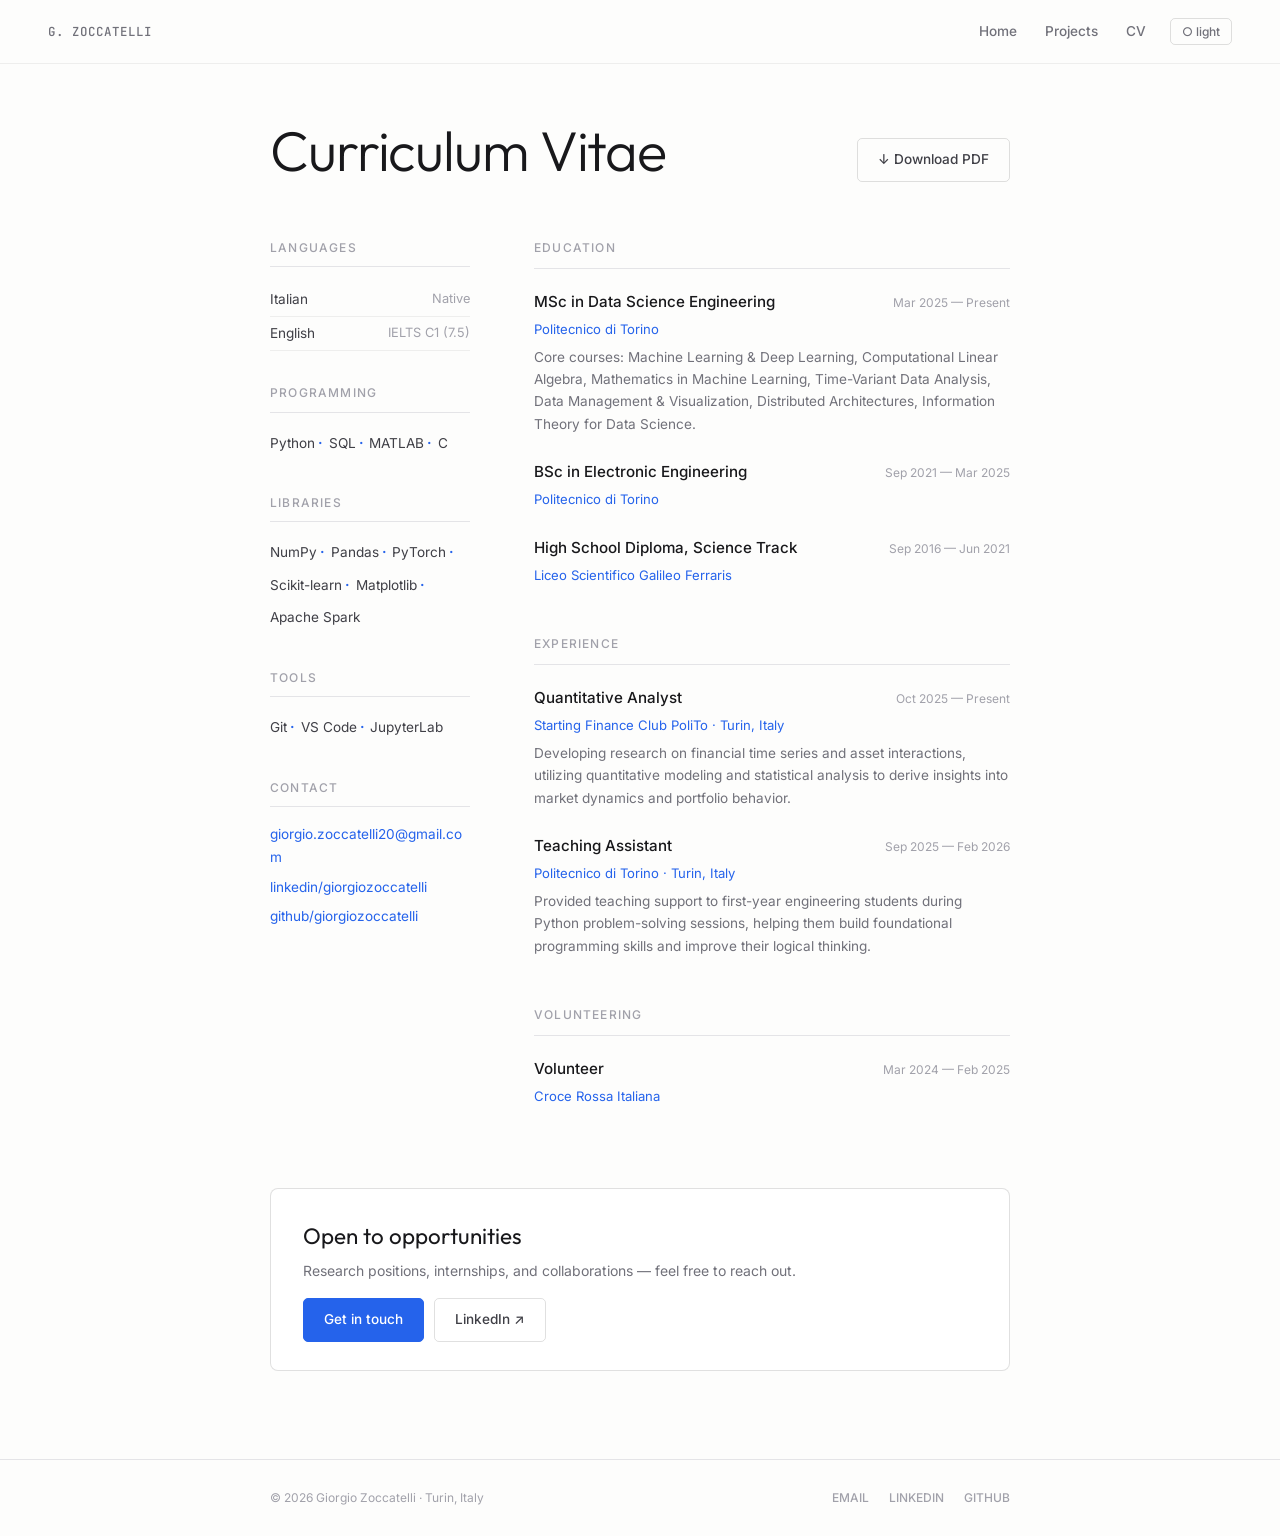
==== cv.html @ 3054b28f "First commit" ====
<!DOCTYPE html>
<html lang="en" data-theme="light">
<head>
  <meta charset="UTF-8" />
  <meta name="viewport" content="width=device-width, initial-scale=1.0" />
  <title>CV — Giorgio Zoccatelli</title>
  
  <link rel="icon" href="data:image/svg+xml,%3Csvg xmlns='http://www.w3.org/2000/svg' viewBox='0 0 100 100'%3E%3Ccircle cx='50' cy='50' r='50' fill='%23ffffff'/%3E%3Ctext x='50' y='70' font-family='system-ui, sans-serif' font-size='55' text-anchor='middle'%3E%3Ctspan fill='%2318181b' font-weight='400'%3EG%3C/tspan%3E%3Ctspan fill='%232563eb' font-weight='600'%3EZ%3C/tspan%3E%3C/text%3E%3C/svg%3E">

  <link rel="preconnect" href="https://fonts.googleapis.com">
  <link rel="preconnect" href="https://fonts.gstatic.com" crossorigin>
  <link href="https://fonts.googleapis.com/css2?family=Inter:wght@300;400;500&family=Outfit:wght@300;400;500&family=JetBrains+Mono:wght@400;500&display=swap" rel="stylesheet">
  <link rel="stylesheet" href="style.css">
</head>
<body>

<nav>
  <a href="index.html" class="nav-logo">G. Zoccatelli</a>
  <div class="nav-right">
    <a href="index.html" class="nav-link">Home</a>
    <a href="index.html#projects" class="nav-link">Projects</a>
    <a href="cv.html" class="nav-link">CV</a>
    <button class="theme-btn" onclick="toggleTheme()" id="themeBtn">Light</button>
  </div>
</nav>

<section id="cv">
  <div class="container">
    
    <div class="page-header">
      <h1 class="page-title">Curriculum Vitae</h1>
      <a href="Giorgio_Zoccatelli.pdf" class="btn btn-ghost" download style="font-size:.85rem; border-color:var(--border-strong);">&#8595; Download PDF</a>
    </div>
    
    <div class="cv-cols">

      <div>
        <div class="sidebar-item">
          <p class="sidebar-label">Languages</p>
          <div class="lang-item"><span>Italian</span><span class="lang-level">Native</span></div>
          <div class="lang-item"><span>English</span><span class="lang-level">IELTS C1 (7.5)</span></div>
        </div>
        <div class="sidebar-item">
          <p class="sidebar-label">Programming</p>
          <span class="skill-pill">Python</span><span class="skill-pill">SQL</span><span class="skill-pill">MATLAB</span><span class="skill-pill">C</span>
        </div>
        <div class="sidebar-item">
          <p class="sidebar-label">Libraries</p>
          <span class="skill-pill">NumPy</span><span class="skill-pill">Pandas</span><span class="skill-pill">PyTorch</span><span class="skill-pill">Scikit-learn</span><span class="skill-pill">Matplotlib</span><span class="skill-pill">Apache Spark</span>
        </div>
        <div class="sidebar-item">
          <p class="sidebar-label">Tools</p>
          <span class="skill-pill">Git</span><span class="skill-pill">VS Code</span><span class="skill-pill">JupyterLab</span>
        </div>
        <div class="sidebar-item">
          <p class="sidebar-label">Contact</p>
          <div style="display:flex;flex-direction:column;gap:.4rem;">
            <a href="mailto:giorgio.zoccatelli20@gmail.com" style="font-size:.85rem;color:var(--accent);text-decoration:none;word-break:break-all;">giorgio.zoccatelli20@gmail.com</a>
            <a href="https://linkedin.com/in/giorgiozoccatelli" target="_blank" style="font-size:.85rem;color:var(--accent);text-decoration:none;">linkedin/giorgiozoccatelli</a>
            <a href="https://github.com/giorgiozoccatelli" target="_blank" style="font-size:.85rem;color:var(--accent);text-decoration:none;">github/giorgiozoccatelli</a>
          </div>
        </div>
      </div>

      <div>
        <div class="cv-block">
          <p class="cv-block-title">Education</p>
          <div class="cv-entry">
            <div class="cv-entry-header"><span class="cv-role">MSc in Data Science Engineering</span><span class="cv-date">Mar 2025 &mdash; Present</span></div>
            <p class="cv-org">Politecnico di Torino</p>
            <p class="cv-detail">Core courses: Machine Learning &amp; Deep Learning, Computational Linear Algebra, Mathematics in Machine Learning, Time-Variant Data Analysis, Data Management &amp; Visualization, Distributed Architectures, Information Theory for Data Science.</p>
          </div>
          <div class="cv-entry">
            <div class="cv-entry-header"><span class="cv-role">BSc in Electronic Engineering</span><span class="cv-date">Sep 2021 &mdash; Mar 2025</span></div>
            <p class="cv-org">Politecnico di Torino</p>
          </div>
          <div class="cv-entry">
            <div class="cv-entry-header"><span class="cv-role">High School Diploma, Science Track</span><span class="cv-date">Sep 2016 &mdash; Jun 2021</span></div>
            <p class="cv-org">Liceo Scientifico Galileo Ferraris</p>
          </div>
        </div>

        <div class="cv-block">
          <p class="cv-block-title">Experience</p>
          <div class="cv-entry">
            <div class="cv-entry-header"><span class="cv-role">Quantitative Analyst</span><span class="cv-date">Oct 2025 &mdash; Present</span></div>
            <p class="cv-org">Starting Finance Club PoliTo &middot; Turin, Italy</p>
            <p class="cv-detail">Developing research on financial time series and asset interactions, utilizing quantitative modeling and statistical analysis to derive insights into market dynamics and portfolio behavior.</p>
          </div>
          <div class="cv-entry">
            <div class="cv-entry-header"><span class="cv-role">Teaching Assistant</span><span class="cv-date">Sep 2025 &mdash; Feb 2026</span></div>
            <p class="cv-org">Politecnico di Torino &middot; Turin, Italy</p>
            <p class="cv-detail">Provided teaching support to first-year engineering students during Python problem-solving sessions, helping them build foundational programming skills and improve their logical thinking.</p>
          </div>
        </div>

        <div class="cv-block">
          <p class="cv-block-title">Volunteering</p>
          <div class="cv-entry">
            <div class="cv-entry-header"><span class="cv-role">Volunteer</span><span class="cv-date">Mar 2024 &mdash; Feb 2025</span></div>
            <p class="cv-org">Croce Rossa Italiana</p>
          </div>
        </div>
      </div>

    </div>

    <div class="contact-bar">
      <div class="contact-text">
        <h3>Open to opportunities</h3>
        <p>Research positions, internships, and collaborations &mdash; feel free to reach out.</p>
      </div>
      <div class="contact-links">
        <a href="mailto:giorgio.zoccatelli20@gmail.com" class="btn btn-primary">Get in touch</a>
        <a href="https://linkedin.com/in/giorgiozoccatelli" target="_blank" class="btn btn-ghost">LinkedIn &#8599;</a>
      </div>
    </div>
  </div>
</section>

<footer>
  <div class="footer-inner">
    <p>&copy; 2026 Giorgio Zoccatelli &middot; Turin, Italy</p>
    <div class="footer-links">
      <a href="mailto:giorgio.zoccatelli20@gmail.com">Email</a>
      <a href="https://linkedin.com/in/giorgiozoccatelli" target="_blank">LinkedIn</a>
      <a href="https://github.com/giorgiozoccatelli" target="_blank">GitHub</a>
    </div>
  </div>
</footer>

<script src="script.js"></script>
</body>
</html>
---- style.css ----
:root {
  --bg: #fdfdfc; --bg2: #f4f4f5; --surface: #ffffff; --surface2: #f9f9fb;
  --text: #18181b; --text-mid: #3f3f46; --text-muted: #71717a; --text-faint: #a1a1aa;
  --border: rgba(0,0,0,0.06); --border-strong: rgba(0,0,0,0.12);
  --accent: #2563eb; --accent2: #52525b;
  --tag-bg: #f4f4f5; --tag-text: #52525b;
  --nav-bg: rgba(253,253,252,0.92); --line: #e4e4e7;
}

[data-theme="dark"] {
  --bg: #18181b; --bg2: #27272a; --surface: #202024; --surface2: #27272a;
  --text: #f4f4f5; --text-mid: #a1a1aa; --text-muted: #71717a; --text-faint: #52525b;
  --border: rgba(255,255,255,0.08); --border-strong: rgba(255,255,255,0.12);
  --accent: #60a5fa; --accent2: #a1a1aa;
  --tag-bg: #27272a; --tag-text: #a1a1aa;
  --nav-bg: rgba(24,24,27,0.92); --line: #3f3f46;
}

*,*::before,*::after{box-sizing:border-box;margin:0;padding:0;}
html{scroll-behavior:smooth;}
body{font-family:'Inter',system-ui,sans-serif;background:var(--bg);color:var(--text);line-height:1.7;transition:background .35s,color .35s;-webkit-font-smoothing:antialiased;}

nav{position:sticky;top:0;z-index:100;display:flex;align-items:center;justify-content:space-between;padding:0 3rem;height:64px;background:var(--nav-bg);backdrop-filter:blur(16px);border-bottom:1px solid var(--border);transition:background .35s;}
.nav-logo{font-family:'JetBrains Mono',monospace;font-size:.78rem;font-weight:500;letter-spacing:.08em;color:var(--text-muted);text-decoration:none;text-transform:uppercase;transition: color .2s;}
.nav-logo:hover{color: var(--accent);}

.nav-right{display:flex;align-items:center;gap:.25rem;}
.nav-link{font-size:.85rem;font-weight:500;color:var(--text-muted);text-decoration:none;padding:6px 12px;border-radius:5px;transition:color .2s,background .2s;}
.nav-link:hover{color:var(--accent);background:var(--surface2);}

.theme-btn{margin-left:.5rem;background:none;border:1px solid var(--border-strong);border-radius:5px;padding:5px 11px;cursor:pointer;font-family:'Inter',sans-serif;font-size:.75rem;font-weight:500;color:var(--text-muted);transition:all .2s;}
.theme-btn:hover{color:var(--accent);border-color:var(--accent);}

.container{max-width:820px;margin:0 auto;padding:0 2.5rem;position:relative;z-index:1;}
section{padding:5.5rem 0;}
hr.sep{border:none;border-top:1px solid var(--line);margin:0;}

.eyebrow, .cv-block-title {font-family:'Inter',sans-serif;font-size:.75rem;font-weight:500;letter-spacing:.1em;text-transform:uppercase;color:var(--text-faint);display:flex;align-items:center;gap:.75rem;}
.eyebrow {margin-bottom:3rem;}
.eyebrow::after{content:'';flex:1;height:1px;background:var(--line);}
.cv-block-title {padding-bottom:.6rem;border-bottom:1px solid var(--line);margin-bottom:1.25rem;}

.sidebar-label {
  font-family: 'Inter', sans-serif;
  font-size: .75rem;
  font-weight: 500;
  letter-spacing: .1em;
  text-transform: uppercase;
  color: var(--text-faint);
  padding-bottom: .5rem;
  border-bottom: 1px solid var(--line);
  margin-bottom: 1rem;
  display: block;
}
.sidebar-item {margin-bottom: 2rem;}

.page-title {font-family:'Outfit',sans-serif;font-size:clamp(2.5rem,5vw,3.5rem);font-weight:300;color:var(--text);letter-spacing:-.02em;line-height:1.1; margin: 0;}
.page-header {display:flex; justify-content:space-between; align-items:flex-end; flex-wrap:wrap; gap:1.5rem; margin-bottom:3.5rem;}

#home{padding:0; min-height:calc(65vh - 64px); display:flex; align-items:center;}
#projects{padding-top: 2.5rem; scroll-margin-top: 64px;}
#cv{padding-top: 3.5rem;}

.hero-grid{display:grid;grid-template-columns:1fr 220px;gap:4rem;align-items:center;padding:2rem 0;}
.hero-kicker{font-family:'Inter',sans-serif;font-size:.8rem;font-weight:500;letter-spacing:.08em;text-transform:uppercase;color:var(--accent2);margin-bottom:1.25rem;}
.hero-name{font-family:'Outfit',sans-serif;font-size:clamp(3rem,5.5vw,4.8rem);font-weight:300;line-height:1.05;color:var(--text);margin-bottom:1.25rem;letter-spacing:-.02em;}
.hero-name em{font-style:normal;color:var(--accent);font-weight:400;}
.hero-bio{font-size:1rem;color:var(--text-mid);line-height:1.8;max-width:500px;margin-bottom:2.25rem;}

.btn{display:inline-flex;align-items:center;gap:6px;padding:9px 20px;border-radius:5px;font-size:.85rem;font-weight:500;text-decoration:none;transition:all .2s;border:1px solid transparent;}
.btn-primary{background:var(--accent);color:#fff;border-color:var(--accent);}
[data-theme="dark"] .btn-primary{color:#0f0e0c;}
.btn-primary:hover{opacity:.87; transform: translateY(-1px);}
.btn-ghost{background:none;color:var(--text-mid);border-color:var(--border-strong);}
.btn-ghost:hover{color:var(--accent);border-color:var(--accent);background:var(--surface2);}

.status{display:inline-flex;align-items:center;gap:7px;font-family:'Inter',sans-serif;font-size:.8rem;font-weight:500;color:var(--text-muted);margin-bottom:2rem;}

.photo-wrap{position:relative;}
.photo-frame{width:220px;height:280px;border-radius:4px;overflow:hidden;background:var(--bg2);border:1px solid var(--border-strong); transition: border-color .3s;}
.photo-wrap:hover .photo-frame {border-color: var(--accent);}
.photo-frame img{width:100%;height:100%;object-fit:cover;display:block;filter:grayscale(15%);transition:filter .3s;}
.photo-frame img:hover{filter:grayscale(0%);}
.photo-accent{position:absolute;top:12px;right:-12px;width:100%;height:100%;border:1px solid var(--accent);border-radius:4px;pointer-events:none;opacity:.3;}

.project-list{display:flex;flex-direction:column;}
.project-item{display:grid;grid-template-columns:70px 1fr auto;gap:1.5rem;align-items:start;padding:1.75rem 0;border-bottom:1px solid var(--line);text-decoration:none;color:inherit;position:relative;}
.project-item:first-child{border-top:1px solid var(--line);}
.project-item::before{content:'';position:absolute;inset:0;margin:0 -1.5rem;border-radius:8px;background:var(--surface2);border:1px solid transparent;opacity:0;transition:all .2s;}

.project-item:hover::before{opacity:1; border-color: rgba(37, 99, 235, 0.15);}
[data-theme="dark"] .project-item:hover::before {border-color: rgba(96, 165, 250, 0.2);}

.project-item > *{position:relative;z-index:1;}
.project-num{font-family:'Inter',sans-serif;font-size:.75rem;font-weight:500;color:var(--text-faint);padding-top:.25rem;}

.project-title{font-family:'Outfit',sans-serif;font-size:1.3rem;font-weight:400;color:var(--text);margin-bottom:.4rem;letter-spacing:-.01em; transition: color .2s;}
.project-item:hover .project-title {color: var(--accent);}

.project-desc{font-size:.88rem;color:var(--text-muted);line-height:1.65;margin-bottom:.75rem;max-width:560px;}
.tags{display:flex;gap:.4rem;flex-wrap:wrap;}
.tag{font-family:'Inter',sans-serif;font-size:.7rem;font-weight:500;padding:3px 8px;border-radius:3px;background:var(--tag-bg);color:var(--tag-text);transition: background .2s;}
.project-item:hover .tag {background: var(--bg);}
.project-arrow{font-size:1rem;color:var(--text-faint);padding-top:.3rem;transition:color .2s,transform .2s;}
.project-item:hover .project-arrow{color:var(--accent);transform:translate(2px,-2px);}

.cv-cols{display:grid;grid-template-columns:200px 1fr;gap:0 4rem;}
.cv-block{margin-bottom:3rem;}
.cv-entry{margin-bottom:1.5rem;}
.cv-entry-header{display:flex;justify-content:space-between;align-items:baseline;gap:.75rem;margin-bottom:.2rem;}
.cv-role{font-size:.95rem;font-weight:500;color:var(--text);}
.cv-date{font-family:'Inter',sans-serif;font-size:.75rem;color:var(--text-faint);white-space:nowrap;flex-shrink:0;}
.cv-org{font-size:.82rem;color:var(--accent);margin-bottom:.35rem;}
.cv-detail{font-size:.85rem;color:var(--text-muted);line-height:1.65;}

.skill-pill{display:inline-block;font-size:.85rem;color:var(--text-mid);margin:0 .35rem .4rem 0;}
.skill-pill::after{content:' ·';color:var(--accent); font-weight: bold;}
.skill-pill:last-child::after{display:none;}
.lang-item{display:flex;justify-content:space-between;font-size:.85rem;padding:5px 0;color:var(--text-mid);border-bottom:1px solid var(--border);}
.lang-level{color:var(--text-faint);font-size:.8rem;}

.contact-bar{background:var(--surface);border:1px solid var(--border-strong);border-radius:8px;padding:1.75rem 2rem;display:flex;align-items:center;justify-content:space-between;flex-wrap:wrap;gap:1rem;margin-top:2rem; transition: border-color .3s;}
.contact-bar:hover {border-color: var(--accent);}
.contact-text h3{font-family:'Outfit',sans-serif;font-size:1.4rem;font-weight:400;margin-bottom:.25rem;}
.contact-text p{font-size:.875rem;color:var(--text-muted);}
.contact-links{display:flex;gap:.6rem;flex-wrap:wrap;}

footer{border-top:1px solid var(--line);padding:1.75rem 0;}
.footer-inner{max-width:820px;margin:0 auto;padding:0 2.5rem;display:flex;justify-content:space-between;align-items:center;flex-wrap:wrap;gap:.75rem;}
footer p{font-family:'Inter',sans-serif;font-size:.75rem;color:var(--text-faint);}
.footer-links{display:flex;gap:1.25rem;}
.footer-links a{font-family:'Inter',sans-serif;font-size:.75rem;font-weight:500;color:var(--text-faint);text-decoration:none;text-transform:uppercase;transition:color .2s;}
.footer-links a:hover{color:var(--accent);}

@media(max-width:680px){
  nav{padding:0 1.25rem;} .container{padding:0 1.25rem;}
  #home{min-height: auto;} /* Su mobile lo scorrimento è naturale */
  .hero-grid{grid-template-columns:1fr;gap:2.5rem;padding:3.5rem 0;}
  .photo-frame{width:140px;height:180px;} .photo-accent{display:none;}
  .cv-cols{grid-template-columns:1fr;gap:0;}
  .project-item{grid-template-columns:50px 1fr auto;gap:1rem;}
  .page-header {align-items:flex-start; flex-direction:column; gap:1rem;}
}
@keyframes fadeUp{from{opacity:0;transform:translateY(14px);}to{opacity:1;transform:translateY(0);}}
.hero-kicker{animation:fadeUp .5s ease both;}
.hero-name{animation:fadeUp .5s .1s ease both;}
.status{animation:fadeUp .5s .15s ease both;}
.hero-bio{animation:fadeUp .5s .2s ease both;}
.hero-links{animation:fadeUp .5s .28s ease both;}
.photo-wrap{animation:fadeUp .6s .15s ease both;}
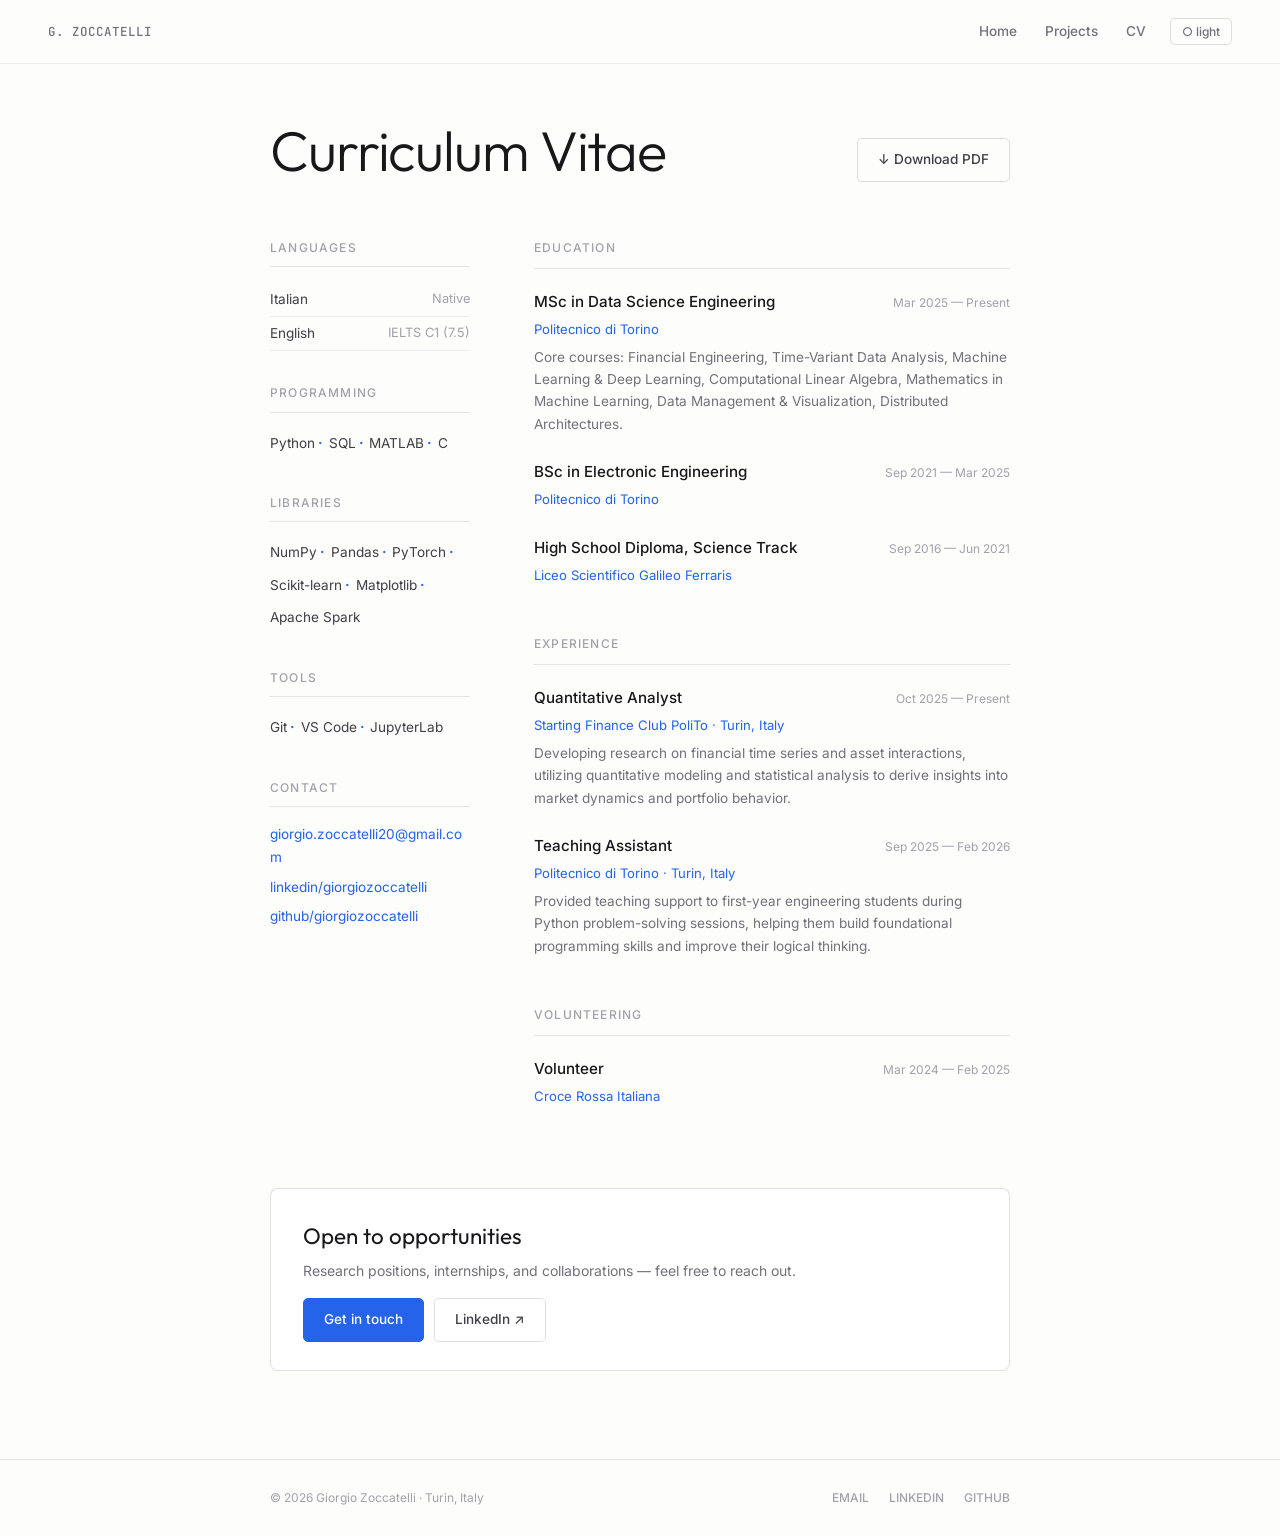
==== commit a4e2d2bd: "core courses modified" ====
--- a/cv.html
+++ b/cv.html
@@ -68,7 +68,7 @@
           <div class="cv-entry">
             <div class="cv-entry-header"><span class="cv-role">MSc in Data Science Engineering</span><span class="cv-date">Mar 2025 &mdash; Present</span></div>
             <p class="cv-org">Politecnico di Torino</p>
-            <p class="cv-detail">Core courses: Machine Learning &amp; Deep Learning, Computational Linear Algebra, Mathematics in Machine Learning, Time-Variant Data Analysis, Data Management &amp; Visualization, Distributed Architectures, Information Theory for Data Science.</p>
+            <p class="cv-detail">Core courses: Financial Engineering, Time-Variant Data Analysis, Machine Learning &amp; Deep Learning, Computational Linear Algebra, Mathematics in Machine Learning, Data Management &amp; Visualization, Distributed Architectures.</p>
           </div>
           <div class="cv-entry">
             <div class="cv-entry-header"><span class="cv-role">BSc in Electronic Engineering</span><span class="cv-date">Sep 2021 &mdash; Mar 2025</span></div>
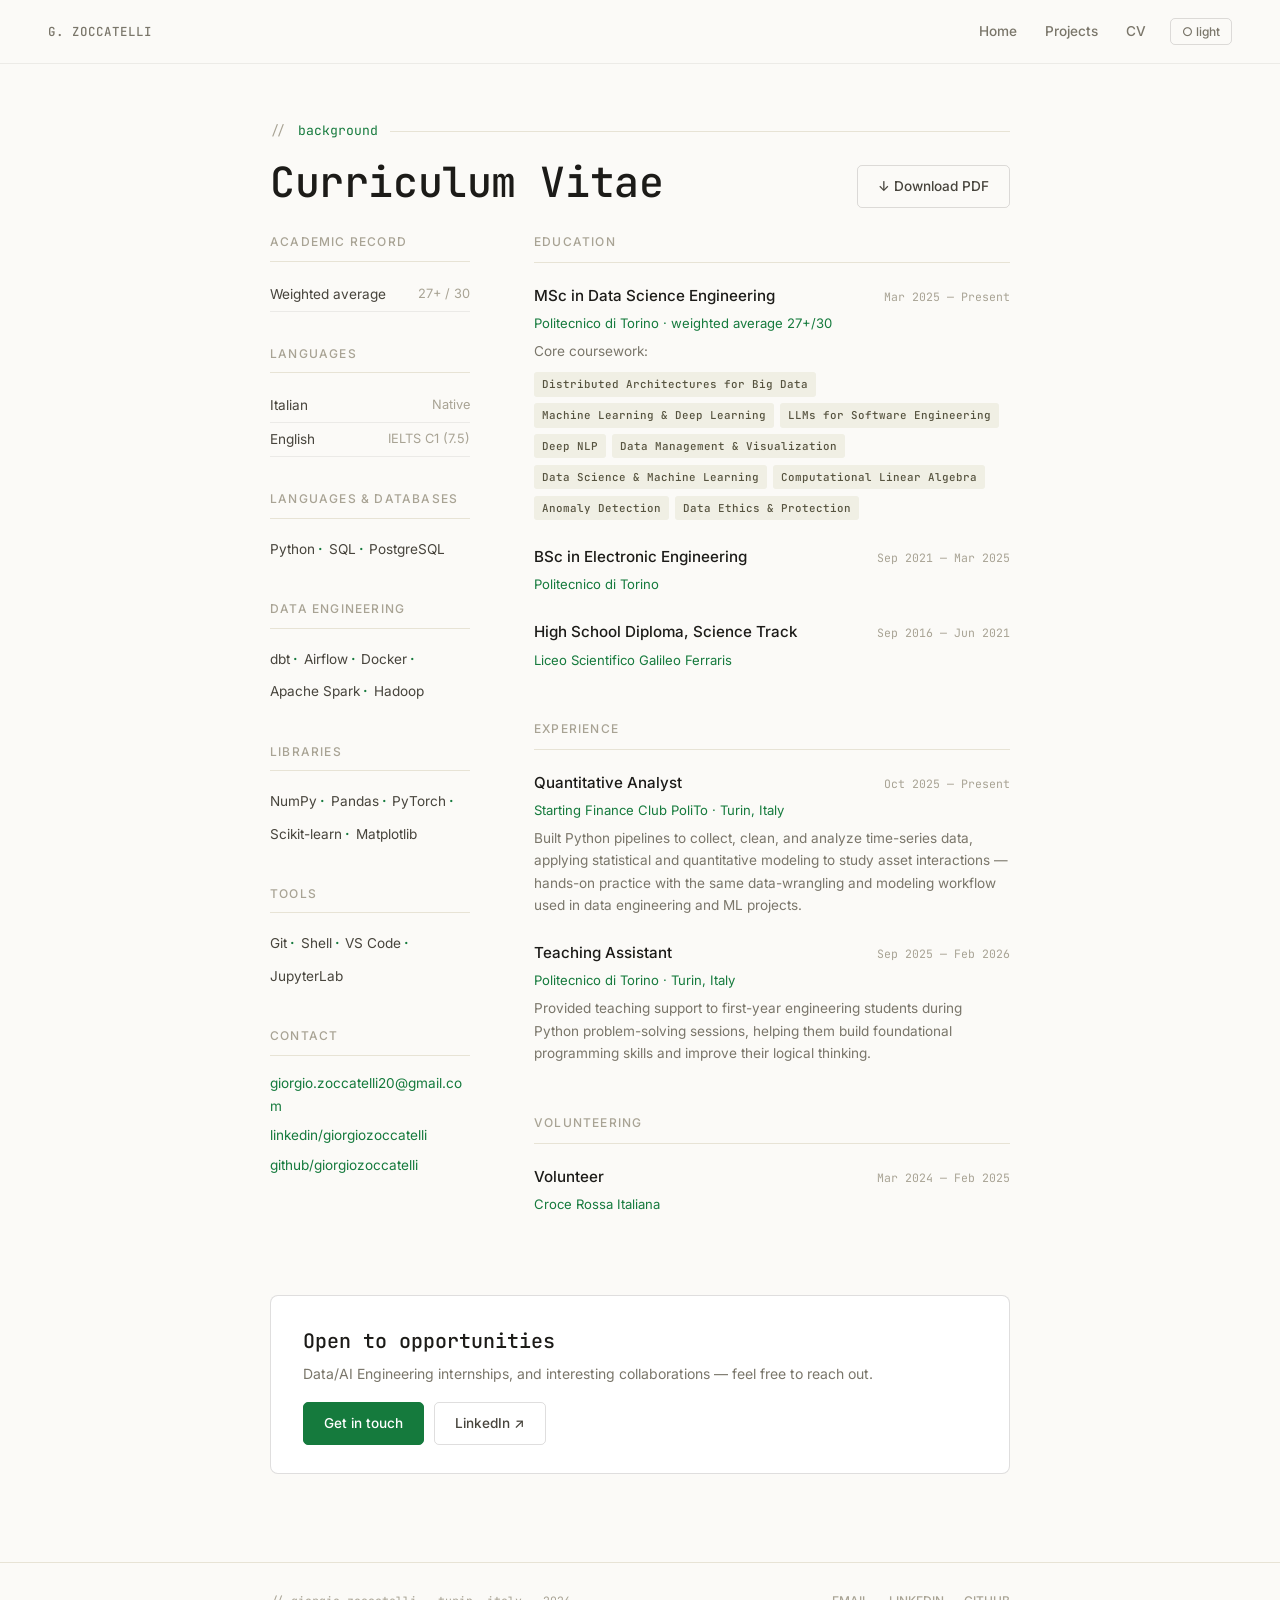
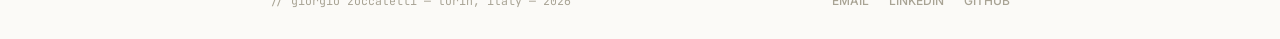
==== commit 3d4b9340: "changes" ====
--- a/cv.html
+++ b/cv.html
@@ -9,7 +9,7 @@
 
   <link rel="preconnect" href="https://fonts.googleapis.com">
   <link rel="preconnect" href="https://fonts.gstatic.com" crossorigin>
-  <link href="https://fonts.googleapis.com/css2?family=Inter:wght@300;400;500&family=Outfit:wght@300;400;500&family=JetBrains+Mono:wght@400;500&display=swap" rel="stylesheet">
+  <link href="https://fonts.googleapis.com/css2?family=Inter:wght@300;400;500&family=JetBrains+Mono:wght@400;500;600;700&display=swap" rel="stylesheet">
   <link rel="stylesheet" href="style.css">
 </head>
 <body>
@@ -27,30 +27,39 @@
 <section id="cv">
   <div class="container">
     
+    <p class="eyebrow">background</p>
     <div class="page-header">
       <h1 class="page-title">Curriculum Vitae</h1>
       <a href="Giorgio_Zoccatelli.pdf" class="btn btn-ghost" download style="font-size:.85rem; border-color:var(--border-strong);">&#8595; Download PDF</a>
     </div>
-    
+
     <div class="cv-cols">
 
       <div>
+        <div class="sidebar-item">
+          <p class="sidebar-label">Academic Record</p>
+          <div class="lang-item"><span>Weighted average</span><span class="lang-level">27+ / 30</span></div>
+        </div>
         <div class="sidebar-item">
           <p class="sidebar-label">Languages</p>
           <div class="lang-item"><span>Italian</span><span class="lang-level">Native</span></div>
           <div class="lang-item"><span>English</span><span class="lang-level">IELTS C1 (7.5)</span></div>
         </div>
         <div class="sidebar-item">
-          <p class="sidebar-label">Programming</p>
-          <span class="skill-pill">Python</span><span class="skill-pill">SQL</span><span class="skill-pill">MATLAB</span><span class="skill-pill">C</span>
+          <p class="sidebar-label">Languages &amp; Databases</p>
+          <span class="skill-pill">Python</span><span class="skill-pill">SQL</span><span class="skill-pill">PostgreSQL</span>
+        </div>
+        <div class="sidebar-item">
+          <p class="sidebar-label">Data Engineering</p>
+          <span class="skill-pill">dbt</span><span class="skill-pill">Airflow</span><span class="skill-pill">Docker</span><span class="skill-pill">Apache Spark</span><span class="skill-pill">Hadoop</span>
         </div>
         <div class="sidebar-item">
           <p class="sidebar-label">Libraries</p>
-          <span class="skill-pill">NumPy</span><span class="skill-pill">Pandas</span><span class="skill-pill">PyTorch</span><span class="skill-pill">Scikit-learn</span><span class="skill-pill">Matplotlib</span><span class="skill-pill">Apache Spark</span>
+          <span class="skill-pill">NumPy</span><span class="skill-pill">Pandas</span><span class="skill-pill">PyTorch</span><span class="skill-pill">Scikit-learn</span><span class="skill-pill">Matplotlib</span>
         </div>
         <div class="sidebar-item">
           <p class="sidebar-label">Tools</p>
-          <span class="skill-pill">Git</span><span class="skill-pill">VS Code</span><span class="skill-pill">JupyterLab</span>
+          <span class="skill-pill">Git</span><span class="skill-pill">Shell</span><span class="skill-pill">VS Code</span><span class="skill-pill">JupyterLab</span>
         </div>
         <div class="sidebar-item">
           <p class="sidebar-label">Contact</p>
@@ -67,8 +76,11 @@
           <p class="cv-block-title">Education</p>
           <div class="cv-entry">
             <div class="cv-entry-header"><span class="cv-role">MSc in Data Science Engineering</span><span class="cv-date">Mar 2025 &mdash; Present</span></div>
-            <p class="cv-org">Politecnico di Torino</p>
-            <p class="cv-detail">Core courses: Financial Engineering, Time-Variant Data Analysis, Machine Learning &amp; Deep Learning, Computational Linear Algebra, Mathematics in Machine Learning, Data Management &amp; Visualization, Distributed Architectures.</p>
+            <p class="cv-org">Politecnico di Torino &middot; weighted average 27+/30</p>
+            <p class="cv-detail" style="margin-bottom:.6rem;">Core coursework:</p>
+            <div class="tags">
+              <span class="tag">Distributed Architectures for Big Data</span><span class="tag">Machine Learning &amp; Deep Learning</span><span class="tag">LLMs for Software Engineering</span><span class="tag">Deep NLP</span><span class="tag">Data Management &amp; Visualization</span><span class="tag">Data Science &amp; Machine Learning</span><span class="tag">Computational Linear Algebra</span><span class="tag">Anomaly Detection</span><span class="tag">Data Ethics &amp; Protection</span>
+            </div>
           </div>
           <div class="cv-entry">
             <div class="cv-entry-header"><span class="cv-role">BSc in Electronic Engineering</span><span class="cv-date">Sep 2021 &mdash; Mar 2025</span></div>
@@ -85,7 +97,7 @@
           <div class="cv-entry">
             <div class="cv-entry-header"><span class="cv-role">Quantitative Analyst</span><span class="cv-date">Oct 2025 &mdash; Present</span></div>
             <p class="cv-org">Starting Finance Club PoliTo &middot; Turin, Italy</p>
-            <p class="cv-detail">Developing research on financial time series and asset interactions, utilizing quantitative modeling and statistical analysis to derive insights into market dynamics and portfolio behavior.</p>
+            <p class="cv-detail">Built Python pipelines to collect, clean, and analyze time-series data, applying statistical and quantitative modeling to study asset interactions &mdash; hands-on practice with the same data-wrangling and modeling workflow used in data engineering and ML projects.</p>
           </div>
           <div class="cv-entry">
             <div class="cv-entry-header"><span class="cv-role">Teaching Assistant</span><span class="cv-date">Sep 2025 &mdash; Feb 2026</span></div>
@@ -108,7 +120,7 @@
     <div class="contact-bar">
       <div class="contact-text">
         <h3>Open to opportunities</h3>
-        <p>Research positions, internships, and collaborations &mdash; feel free to reach out.</p>
+        <p>Data/AI Engineering internships, and interesting collaborations &mdash; feel free to reach out.</p>
       </div>
       <div class="contact-links">
         <a href="mailto:giorgio.zoccatelli20@gmail.com" class="btn btn-primary">Get in touch</a>
@@ -120,7 +132,7 @@
 
 <footer>
   <div class="footer-inner">
-    <p>&copy; 2026 Giorgio Zoccatelli &middot; Turin, Italy</p>
+    <p>// giorgio zoccatelli &mdash; turin, italy &mdash; 2026</p>
     <div class="footer-links">
       <a href="mailto:giorgio.zoccatelli20@gmail.com">Email</a>
       <a href="https://linkedin.com/in/giorgiozoccatelli" target="_blank">LinkedIn</a>
--- a/style.css
+++ b/style.css
@@ -1,19 +1,19 @@
 :root {
-  --bg: #fdfdfc; --bg2: #f4f4f5; --surface: #ffffff; --surface2: #f9f9fb;
-  --text: #18181b; --text-mid: #3f3f46; --text-muted: #71717a; --text-faint: #a1a1aa;
-  --border: rgba(0,0,0,0.06); --border-strong: rgba(0,0,0,0.12);
-  --accent: #2563eb; --accent2: #52525b;
-  --tag-bg: #f4f4f5; --tag-text: #52525b;
-  --nav-bg: rgba(253,253,252,0.92); --line: #e4e4e7;
+  --bg: #fbfaf7; --bg2: #f2f0e8; --surface: #ffffff; --surface2: #f5f3ec;
+  --text: #1c1b18; --text-mid: #47443c; --text-muted: #7a766a; --text-faint: #a8a394;
+  --border: rgba(28,27,24,0.07); --border-strong: rgba(28,27,24,0.14);
+  --accent: #157a3d; --accent2: #5b5748;
+  --tag-bg: #f0efe4; --tag-text: #56533f;
+  --nav-bg: rgba(251,250,247,0.92); --line: #e7e3d5;
 }
 
 [data-theme="dark"] {
-  --bg: #18181b; --bg2: #27272a; --surface: #202024; --surface2: #27272a;
-  --text: #f4f4f5; --text-mid: #a1a1aa; --text-muted: #71717a; --text-faint: #52525b;
-  --border: rgba(255,255,255,0.08); --border-strong: rgba(255,255,255,0.12);
-  --accent: #60a5fa; --accent2: #a1a1aa;
-  --tag-bg: #27272a; --tag-text: #a1a1aa;
-  --nav-bg: rgba(24,24,27,0.92); --line: #3f3f46;
+  --bg: #0b0d0c; --bg2: #14171a; --surface: #101312; --surface2: #14181a;
+  --text: #e6f1e8; --text-mid: #9db3a4; --text-muted: #718a7b; --text-faint: #48564d;
+  --border: rgba(255,255,255,0.07); --border-strong: rgba(255,255,255,0.13);
+  --accent: #3ddc73; --accent2: #8aa89a;
+  --tag-bg: #142019; --tag-text: #8fd6a8;
+  --nav-bg: rgba(11,13,12,0.92); --line: #202523;
 }
 
 *,*::before,*::after{box-sizing:border-box;margin:0;padding:0;}
@@ -35,10 +35,11 @@
 section{padding:5.5rem 0;}
 hr.sep{border:none;border-top:1px solid var(--line);margin:0;}
 
-.eyebrow, .cv-block-title {font-family:'Inter',sans-serif;font-size:.75rem;font-weight:500;letter-spacing:.1em;text-transform:uppercase;color:var(--text-faint);display:flex;align-items:center;gap:.75rem;}
-.eyebrow {margin-bottom:3rem;}
+.cv-block-title {font-family:'Inter',sans-serif;font-size:.75rem;font-weight:500;letter-spacing:.1em;text-transform:uppercase;color:var(--text-faint);display:flex;align-items:center;gap:.75rem;padding-bottom:.6rem;border-bottom:1px solid var(--line);margin-bottom:1.25rem;}
+
+.eyebrow {font-family:'JetBrains Mono',monospace;font-size:.82rem;font-weight:400;color:var(--accent);display:flex;align-items:center;gap:.75rem;margin-bottom:1rem;}
+.eyebrow::before{content:'// ';color:var(--text-faint);}
 .eyebrow::after{content:'';flex:1;height:1px;background:var(--line);}
-.cv-block-title {padding-bottom:.6rem;border-bottom:1px solid var(--line);margin-bottom:1.25rem;}
 
 .sidebar-label {
   font-family: 'Inter', sans-serif;
@@ -54,52 +55,57 @@
 }
 .sidebar-item {margin-bottom: 2rem;}
 
-.page-title {font-family:'Outfit',sans-serif;font-size:clamp(2.5rem,5vw,3.5rem);font-weight:300;color:var(--text);letter-spacing:-.02em;line-height:1.1; margin: 0;}
-.page-header {display:flex; justify-content:space-between; align-items:flex-end; flex-wrap:wrap; gap:1.5rem; margin-bottom:3.5rem;}
+.page-title {font-family:'JetBrains Mono',monospace;font-size:clamp(1.9rem,4vw,2.6rem);font-weight:500;color:var(--text);letter-spacing:-.01em;line-height:1.2; margin: 0;}
+.page-header {display:flex; justify-content:space-between; align-items:flex-end; flex-wrap:wrap; gap:1.5rem; margin-bottom:1.5rem;}
 
 #home{padding:0; min-height:calc(65vh - 64px); display:flex; align-items:center;}
 #projects{padding-top: 2.5rem; scroll-margin-top: 64px;}
 #cv{padding-top: 3.5rem;}
 
-.hero-grid{display:grid;grid-template-columns:1fr 220px;gap:4rem;align-items:center;padding:2rem 0;}
-.hero-kicker{font-family:'Inter',sans-serif;font-size:.8rem;font-weight:500;letter-spacing:.08em;text-transform:uppercase;color:var(--accent2);margin-bottom:1.25rem;}
-.hero-name{font-family:'Outfit',sans-serif;font-size:clamp(3rem,5.5vw,4.8rem);font-weight:300;line-height:1.05;color:var(--text);margin-bottom:1.25rem;letter-spacing:-.02em;}
-.hero-name em{font-style:normal;color:var(--accent);font-weight:400;}
-.hero-bio{font-size:1rem;color:var(--text-mid);line-height:1.8;max-width:500px;margin-bottom:2.25rem;}
+.hero-grid{display:grid;grid-template-columns:1.15fr 1fr;gap:3.5rem;align-items:center;padding:2rem 0;}
+.hero-kicker{font-family:'JetBrains Mono',monospace;font-size:.8rem;font-weight:500;letter-spacing:.02em;color:var(--accent2);margin-bottom:1.25rem;}
+.hero-name{font-family:'JetBrains Mono',monospace;font-size:clamp(2.3rem,4.6vw,3.6rem);font-weight:500;line-height:1.15;color:var(--text);margin-bottom:1.25rem;letter-spacing:-.01em;}
+.hero-name em{font-style:normal;color:var(--accent);font-weight:600;}
+.hero-bio{font-size:1rem;color:var(--text-mid);line-height:1.8;max-width:520px;margin-bottom:2.25rem;}
 
 .btn{display:inline-flex;align-items:center;gap:6px;padding:9px 20px;border-radius:5px;font-size:.85rem;font-weight:500;text-decoration:none;transition:all .2s;border:1px solid transparent;}
 .btn-primary{background:var(--accent);color:#fff;border-color:var(--accent);}
-[data-theme="dark"] .btn-primary{color:#0f0e0c;}
+[data-theme="dark"] .btn-primary{color:#06150c;}
 .btn-primary:hover{opacity:.87; transform: translateY(-1px);}
 .btn-ghost{background:none;color:var(--text-mid);border-color:var(--border-strong);}
 .btn-ghost:hover{color:var(--accent);border-color:var(--accent);background:var(--surface2);}
 
-.status{display:inline-flex;align-items:center;gap:7px;font-family:'Inter',sans-serif;font-size:.8rem;font-weight:500;color:var(--text-muted);margin-bottom:2rem;}
+.status{display:inline-flex;align-items:center;gap:7px;font-family:'JetBrains Mono',monospace;font-size:.78rem;font-weight:400;color:var(--text-muted);margin-bottom:2rem;}
+.status::before{content:'';width:6px;height:6px;border-radius:50%;background:var(--accent);flex-shrink:0;}
 
-.photo-wrap{position:relative;}
-.photo-frame{width:220px;height:280px;border-radius:4px;overflow:hidden;background:var(--bg2);border:1px solid var(--border-strong); transition: border-color .3s;}
-.photo-wrap:hover .photo-frame {border-color: var(--accent);}
-.photo-frame img{width:100%;height:100%;object-fit:cover;display:block;filter:grayscale(15%);transition:filter .3s;}
-.photo-frame img:hover{filter:grayscale(0%);}
-.photo-accent{position:absolute;top:12px;right:-12px;width:100%;height:100%;border:1px solid var(--accent);border-radius:4px;pointer-events:none;opacity:.3;}
+.terminal{background:#0b0d0c;border-radius:8px;border:1px solid rgba(255,255,255,0.09);overflow:hidden;font-family:'JetBrains Mono',monospace;box-shadow:0 24px 48px -24px rgba(0,0,0,0.4);}
+.terminal-bar{display:flex;align-items:center;gap:6px;padding:10px 14px;background:#15181a;border-bottom:1px solid rgba(255,255,255,0.06);}
+.terminal-dot{width:9px;height:9px;border-radius:50%;background:rgba(255,255,255,0.16);}
+.terminal-title{margin-left:6px;font-size:.7rem;color:rgba(255,255,255,0.32);letter-spacing:.02em;}
+.terminal-body{padding:20px 22px;font-size:.8rem;line-height:2;color:#c9d3cf;}
+.terminal-line{white-space:pre-wrap;display:block;}
+.terminal-prompt{color:#3ddc73;}
+.terminal-comment{color:#6f8577;}
+.cursor{display:inline-block;width:7px;height:1em;background:#3ddc73;vertical-align:text-bottom;margin-left:1px;animation:blink 1s steps(1) infinite;}
+@keyframes blink{50%{opacity:0;}}
 
 .project-list{display:flex;flex-direction:column;}
 .project-item{display:grid;grid-template-columns:70px 1fr auto;gap:1.5rem;align-items:start;padding:1.75rem 0;border-bottom:1px solid var(--line);text-decoration:none;color:inherit;position:relative;}
 .project-item:first-child{border-top:1px solid var(--line);}
 .project-item::before{content:'';position:absolute;inset:0;margin:0 -1.5rem;border-radius:8px;background:var(--surface2);border:1px solid transparent;opacity:0;transition:all .2s;}
 
-.project-item:hover::before{opacity:1; border-color: rgba(37, 99, 235, 0.15);}
-[data-theme="dark"] .project-item:hover::before {border-color: rgba(96, 165, 250, 0.2);}
+.project-item:hover::before{opacity:1; border-color: rgba(21, 122, 61, 0.18);}
+[data-theme="dark"] .project-item:hover::before {border-color: rgba(61, 220, 115, 0.22);}
 
 .project-item > *{position:relative;z-index:1;}
-.project-num{font-family:'Inter',sans-serif;font-size:.75rem;font-weight:500;color:var(--text-faint);padding-top:.25rem;}
+.project-num{font-family:'JetBrains Mono',monospace;font-size:.75rem;font-weight:500;color:var(--text-faint);padding-top:.25rem;}
 
-.project-title{font-family:'Outfit',sans-serif;font-size:1.3rem;font-weight:400;color:var(--text);margin-bottom:.4rem;letter-spacing:-.01em; transition: color .2s;}
+.project-title{font-family:'JetBrains Mono',monospace;font-size:1.15rem;font-weight:500;color:var(--text);margin-bottom:.4rem;letter-spacing:-.01em; transition: color .2s;}
 .project-item:hover .project-title {color: var(--accent);}
 
 .project-desc{font-size:.88rem;color:var(--text-muted);line-height:1.65;margin-bottom:.75rem;max-width:560px;}
 .tags{display:flex;gap:.4rem;flex-wrap:wrap;}
-.tag{font-family:'Inter',sans-serif;font-size:.7rem;font-weight:500;padding:3px 8px;border-radius:3px;background:var(--tag-bg);color:var(--tag-text);transition: background .2s;}
+.tag{font-family:'JetBrains Mono',monospace;font-size:.68rem;font-weight:500;padding:3px 8px;border-radius:3px;background:var(--tag-bg);color:var(--tag-text);transition: background .2s;}
 .project-item:hover .tag {background: var(--bg);}
 .project-arrow{font-size:1rem;color:var(--text-faint);padding-top:.3rem;transition:color .2s,transform .2s;}
 .project-item:hover .project-arrow{color:var(--accent);transform:translate(2px,-2px);}
@@ -109,7 +115,7 @@
 .cv-entry{margin-bottom:1.5rem;}
 .cv-entry-header{display:flex;justify-content:space-between;align-items:baseline;gap:.75rem;margin-bottom:.2rem;}
 .cv-role{font-size:.95rem;font-weight:500;color:var(--text);}
-.cv-date{font-family:'Inter',sans-serif;font-size:.75rem;color:var(--text-faint);white-space:nowrap;flex-shrink:0;}
+.cv-date{font-family:'JetBrains Mono',monospace;font-size:.72rem;color:var(--text-faint);white-space:nowrap;flex-shrink:0;}
 .cv-org{font-size:.82rem;color:var(--accent);margin-bottom:.35rem;}
 .cv-detail{font-size:.85rem;color:var(--text-muted);line-height:1.65;}
 
@@ -121,13 +127,13 @@
 
 .contact-bar{background:var(--surface);border:1px solid var(--border-strong);border-radius:8px;padding:1.75rem 2rem;display:flex;align-items:center;justify-content:space-between;flex-wrap:wrap;gap:1rem;margin-top:2rem; transition: border-color .3s;}
 .contact-bar:hover {border-color: var(--accent);}
-.contact-text h3{font-family:'Outfit',sans-serif;font-size:1.4rem;font-weight:400;margin-bottom:.25rem;}
+.contact-text h3{font-family:'JetBrains Mono',monospace;font-size:1.25rem;font-weight:500;margin-bottom:.25rem;}
 .contact-text p{font-size:.875rem;color:var(--text-muted);}
 .contact-links{display:flex;gap:.6rem;flex-wrap:wrap;}
 
 footer{border-top:1px solid var(--line);padding:1.75rem 0;}
 .footer-inner{max-width:820px;margin:0 auto;padding:0 2.5rem;display:flex;justify-content:space-between;align-items:center;flex-wrap:wrap;gap:.75rem;}
-footer p{font-family:'Inter',sans-serif;font-size:.75rem;color:var(--text-faint);}
+footer p{font-family:'JetBrains Mono',monospace;font-size:.72rem;color:var(--text-faint);}
 .footer-links{display:flex;gap:1.25rem;}
 .footer-links a{font-family:'Inter',sans-serif;font-size:.75rem;font-weight:500;color:var(--text-faint);text-decoration:none;text-transform:uppercase;transition:color .2s;}
 .footer-links a:hover{color:var(--accent);}
@@ -136,7 +142,6 @@
   nav{padding:0 1.25rem;} .container{padding:0 1.25rem;}
   #home{min-height: auto;} /* Su mobile lo scorrimento è naturale */
   .hero-grid{grid-template-columns:1fr;gap:2.5rem;padding:3.5rem 0;}
-  .photo-frame{width:140px;height:180px;} .photo-accent{display:none;}
   .cv-cols{grid-template-columns:1fr;gap:0;}
   .project-item{grid-template-columns:50px 1fr auto;gap:1rem;}
   .page-header {align-items:flex-start; flex-direction:column; gap:1rem;}
@@ -147,4 +152,4 @@
 .status{animation:fadeUp .5s .15s ease both;}
 .hero-bio{animation:fadeUp .5s .2s ease both;}
 .hero-links{animation:fadeUp .5s .28s ease both;}
-.photo-wrap{animation:fadeUp .6s .15s ease both;}+.terminal{animation:fadeUp .6s .15s ease both;}
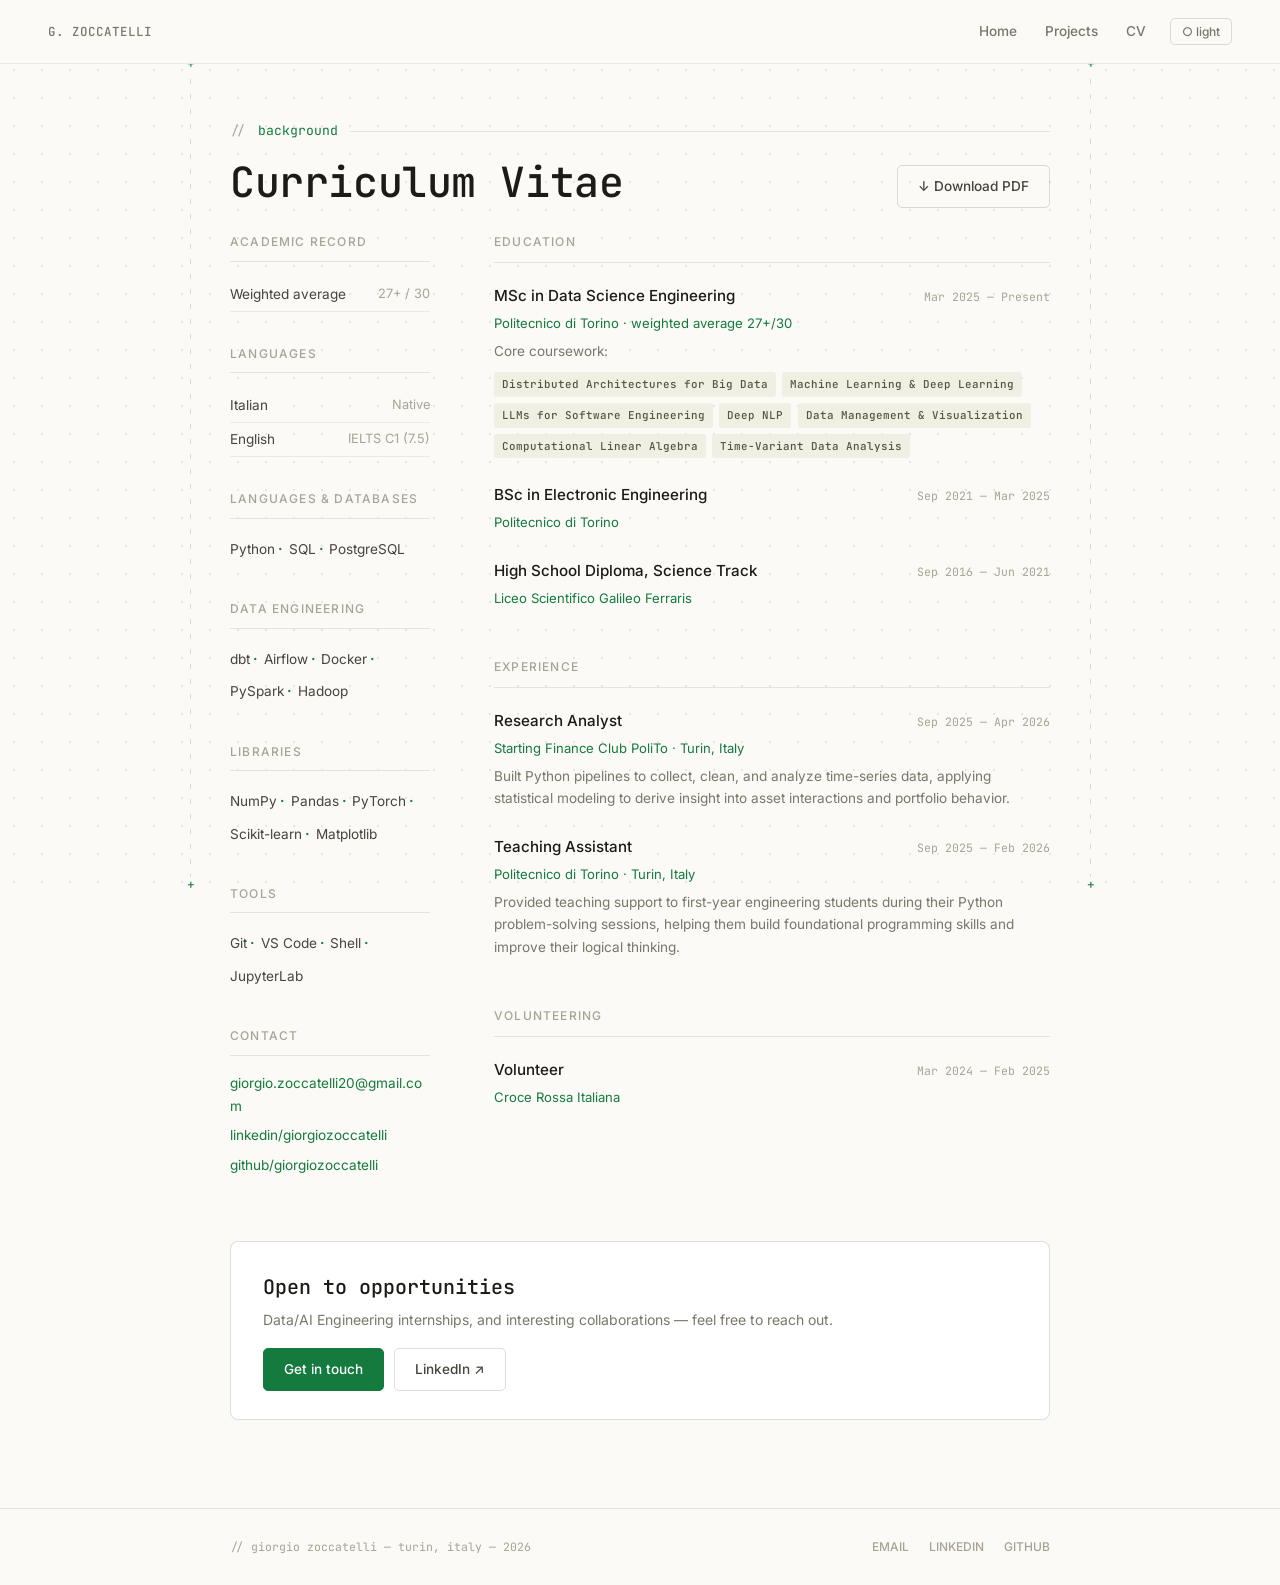
==== commit a18ee29b: "changes" ====
--- a/cv.html
+++ b/cv.html
@@ -13,6 +13,9 @@
   <link rel="stylesheet" href="style.css">
 </head>
 <body>
+
+<div class="frame-line left"></div>
+<div class="frame-line right"></div>
 
 <nav>
   <a href="index.html" class="nav-logo">G. Zoccatelli</a>
@@ -51,7 +54,7 @@
         </div>
         <div class="sidebar-item">
           <p class="sidebar-label">Data Engineering</p>
-          <span class="skill-pill">dbt</span><span class="skill-pill">Airflow</span><span class="skill-pill">Docker</span><span class="skill-pill">Apache Spark</span><span class="skill-pill">Hadoop</span>
+          <span class="skill-pill">dbt</span><span class="skill-pill">Airflow</span><span class="skill-pill">Docker</span><span class="skill-pill">PySpark</span><span class="skill-pill">Hadoop</span>
         </div>
         <div class="sidebar-item">
           <p class="sidebar-label">Libraries</p>
@@ -59,7 +62,7 @@
         </div>
         <div class="sidebar-item">
           <p class="sidebar-label">Tools</p>
-          <span class="skill-pill">Git</span><span class="skill-pill">Shell</span><span class="skill-pill">VS Code</span><span class="skill-pill">JupyterLab</span>
+          <span class="skill-pill">Git</span><span class="skill-pill">VS Code</span><span class="skill-pill">Shell</span><span class="skill-pill">JupyterLab</span>
         </div>
         <div class="sidebar-item">
           <p class="sidebar-label">Contact</p>
@@ -79,7 +82,7 @@
             <p class="cv-org">Politecnico di Torino &middot; weighted average 27+/30</p>
             <p class="cv-detail" style="margin-bottom:.6rem;">Core coursework:</p>
             <div class="tags">
-              <span class="tag">Distributed Architectures for Big Data</span><span class="tag">Machine Learning &amp; Deep Learning</span><span class="tag">LLMs for Software Engineering</span><span class="tag">Deep NLP</span><span class="tag">Data Management &amp; Visualization</span><span class="tag">Data Science &amp; Machine Learning</span><span class="tag">Computational Linear Algebra</span><span class="tag">Anomaly Detection</span><span class="tag">Data Ethics &amp; Protection</span>
+              <span class="tag">Distributed Architectures for Big Data</span><span class="tag">Machine Learning &amp; Deep Learning</span><span class="tag">LLMs for Software Engineering</span><span class="tag">Deep NLP</span><span class="tag">Data Management &amp; Visualization</span><span class="tag">Computational Linear Algebra</span><span class="tag">Time-Variant Data Analysis</span>
             </div>
           </div>
           <div class="cv-entry">
@@ -95,14 +98,14 @@
         <div class="cv-block">
           <p class="cv-block-title">Experience</p>
           <div class="cv-entry">
-            <div class="cv-entry-header"><span class="cv-role">Quantitative Analyst</span><span class="cv-date">Oct 2025 &mdash; Present</span></div>
+            <div class="cv-entry-header"><span class="cv-role">Research Analyst</span><span class="cv-date">Sep 2025 &mdash; Apr 2026</span></div>
             <p class="cv-org">Starting Finance Club PoliTo &middot; Turin, Italy</p>
-            <p class="cv-detail">Built Python pipelines to collect, clean, and analyze time-series data, applying statistical and quantitative modeling to study asset interactions &mdash; hands-on practice with the same data-wrangling and modeling workflow used in data engineering and ML projects.</p>
+            <p class="cv-detail">Built Python pipelines to collect, clean, and analyze time-series data, applying statistical modeling to derive insight into asset interactions and portfolio behavior.</p>
           </div>
           <div class="cv-entry">
             <div class="cv-entry-header"><span class="cv-role">Teaching Assistant</span><span class="cv-date">Sep 2025 &mdash; Feb 2026</span></div>
             <p class="cv-org">Politecnico di Torino &middot; Turin, Italy</p>
-            <p class="cv-detail">Provided teaching support to first-year engineering students during Python problem-solving sessions, helping them build foundational programming skills and improve their logical thinking.</p>
+            <p class="cv-detail">Provided teaching support to first-year engineering students during their Python problem-solving sessions, helping them build foundational programming skills and improve their logical thinking.</p>
           </div>
         </div>
 
--- a/style.css
+++ b/style.css
@@ -4,34 +4,59 @@
   --border: rgba(28,27,24,0.07); --border-strong: rgba(28,27,24,0.14);
   --accent: #157a3d; --accent2: #5b5748;
   --tag-bg: #f0efe4; --tag-text: #56533f;
-  --nav-bg: rgba(251,250,247,0.92); --line: #e7e3d5;
+  --nav-bg: rgba(251,250,247,0.92); --line: #e7e3d5; --dot: rgba(28,27,24,0.09);
 }
 
 [data-theme="dark"] {
-  --bg: #0b0d0c; --bg2: #14171a; --surface: #101312; --surface2: #14181a;
-  --text: #e6f1e8; --text-mid: #9db3a4; --text-muted: #718a7b; --text-faint: #48564d;
-  --border: rgba(255,255,255,0.07); --border-strong: rgba(255,255,255,0.13);
-  --accent: #3ddc73; --accent2: #8aa89a;
-  --tag-bg: #142019; --tag-text: #8fd6a8;
-  --nav-bg: rgba(11,13,12,0.92); --line: #202523;
+  --bg: #1c1e1b; --bg2: #262824; --surface: #212320; --surface2: #262824;
+  --text: #ece9e1; --text-mid: #b7b4a8; --text-muted: #8c897d; --text-faint: #5c594f;
+  --border: rgba(255,255,255,0.08); --border-strong: rgba(255,255,255,0.14);
+  --accent: #4a9d68; --accent2: #8a9c8e;
+  --tag-bg: #212a1f; --tag-text: #93b89d;
+  --nav-bg: rgba(28,30,27,0.92); --line: #34362f; --dot: rgba(255,255,255,0.06);
 }
 
 *,*::before,*::after{box-sizing:border-box;margin:0;padding:0;}
 html{scroll-behavior:smooth;}
-body{font-family:'Inter',system-ui,sans-serif;background:var(--bg);color:var(--text);line-height:1.7;transition:background .35s,color .35s;-webkit-font-smoothing:antialiased;}
+body{font-family:'Inter',system-ui,sans-serif;background:var(--bg);color:var(--text);line-height:1.7;transition:background .35s,color .35s;-webkit-font-smoothing:antialiased;
+  background-image:radial-gradient(var(--dot) 1px, transparent 1px);background-size:28px 28px;background-attachment:fixed;}
+
+.frame-line{position:fixed;top:64px;bottom:0;width:1px;pointer-events:none;z-index:0;
+  background-image:repeating-linear-gradient(to bottom, var(--border-strong) 0 5px, transparent 5px 15px);}
+.frame-line.left{left:calc(50% - 450px);}
+.frame-line.right{left:calc(50% + 450px);}
+.frame-line::before,.frame-line::after{content:'+';position:absolute;left:50%;transform:translateX(-50%);color:var(--accent);font-family:'JetBrains Mono',monospace;font-size:.8rem;line-height:1;background:var(--bg);padding:2px 0;}
+.frame-line::before{top:-8px;}
+.frame-line::after{bottom:6px;}
+@media(max-width:1180px){.frame-line{display:none;}}
+
+[data-reveal]{opacity:0;transform:translateY(16px);transition:opacity .5s ease,transform .5s ease;}
+[data-reveal].is-visible{opacity:1;transform:translateY(0);}
+
+@media print{
+  [data-reveal],.terminal-line{opacity:1!important;transform:none!important;}
+  .frame-line{display:none;}
+}
+@media (prefers-reduced-motion: reduce){
+  [data-reveal],.terminal-line,.hero-name,.status,.hero-bio,.hero-links,.terminal,.cursor,.status::before{
+    animation:none!important;opacity:1!important;transform:none!important;
+  }
+}
 
 nav{position:sticky;top:0;z-index:100;display:flex;align-items:center;justify-content:space-between;padding:0 3rem;height:64px;background:var(--nav-bg);backdrop-filter:blur(16px);border-bottom:1px solid var(--border);transition:background .35s;}
 .nav-logo{font-family:'JetBrains Mono',monospace;font-size:.78rem;font-weight:500;letter-spacing:.08em;color:var(--text-muted);text-decoration:none;text-transform:uppercase;transition: color .2s;}
 .nav-logo:hover{color: var(--accent);}
 
 .nav-right{display:flex;align-items:center;gap:.25rem;}
-.nav-link{font-size:.85rem;font-weight:500;color:var(--text-muted);text-decoration:none;padding:6px 12px;border-radius:5px;transition:color .2s,background .2s;}
+.nav-link{position:relative;font-size:.85rem;font-weight:500;color:var(--text-muted);text-decoration:none;padding:6px 12px;border-radius:5px;transition:color .2s,background .2s;}
+.nav-link::after{content:'';position:absolute;left:12px;right:12px;bottom:3px;height:1px;background:var(--accent);transform:scaleX(0);transform-origin:left;transition:transform .25s ease;}
 .nav-link:hover{color:var(--accent);background:var(--surface2);}
+.nav-link:hover::after{transform:scaleX(1);}
 
 .theme-btn{margin-left:.5rem;background:none;border:1px solid var(--border-strong);border-radius:5px;padding:5px 11px;cursor:pointer;font-family:'Inter',sans-serif;font-size:.75rem;font-weight:500;color:var(--text-muted);transition:all .2s;}
 .theme-btn:hover{color:var(--accent);border-color:var(--accent);}
 
-.container{max-width:820px;margin:0 auto;padding:0 2.5rem;position:relative;z-index:1;}
+.container{max-width:900px;margin:0 auto;padding:0 2.5rem;position:relative;z-index:1;}
 section{padding:5.5rem 0;}
 hr.sep{border:none;border-top:1px solid var(--line);margin:0;}
 
@@ -63,7 +88,6 @@
 #cv{padding-top: 3.5rem;}
 
 .hero-grid{display:grid;grid-template-columns:1.15fr 1fr;gap:3.5rem;align-items:center;padding:2rem 0;}
-.hero-kicker{font-family:'JetBrains Mono',monospace;font-size:.8rem;font-weight:500;letter-spacing:.02em;color:var(--accent2);margin-bottom:1.25rem;}
 .hero-name{font-family:'JetBrains Mono',monospace;font-size:clamp(2.3rem,4.6vw,3.6rem);font-weight:500;line-height:1.15;color:var(--text);margin-bottom:1.25rem;letter-spacing:-.01em;}
 .hero-name em{font-style:normal;color:var(--accent);font-weight:600;}
 .hero-bio{font-size:1rem;color:var(--text-mid);line-height:1.8;max-width:520px;margin-bottom:2.25rem;}
@@ -76,17 +100,19 @@
 .btn-ghost:hover{color:var(--accent);border-color:var(--accent);background:var(--surface2);}
 
 .status{display:inline-flex;align-items:center;gap:7px;font-family:'JetBrains Mono',monospace;font-size:.78rem;font-weight:400;color:var(--text-muted);margin-bottom:2rem;}
-.status::before{content:'';width:6px;height:6px;border-radius:50%;background:var(--accent);flex-shrink:0;}
+.status::before{content:'';width:6px;height:6px;border-radius:50%;background:var(--accent);flex-shrink:0;animation:pulse-dot 2s ease-in-out infinite;}
+@keyframes pulse-dot{0%,100%{opacity:1;box-shadow:0 0 0 0 rgba(74,157,104,.35);}50%{opacity:.55;box-shadow:0 0 0 4px rgba(74,157,104,0);}}
 
-.terminal{background:#0b0d0c;border-radius:8px;border:1px solid rgba(255,255,255,0.09);overflow:hidden;font-family:'JetBrains Mono',monospace;box-shadow:0 24px 48px -24px rgba(0,0,0,0.4);}
-.terminal-bar{display:flex;align-items:center;gap:6px;padding:10px 14px;background:#15181a;border-bottom:1px solid rgba(255,255,255,0.06);}
+.terminal{background:#171912;border-radius:8px;border:1px solid rgba(255,255,255,0.09);overflow:hidden;font-family:'JetBrains Mono',monospace;box-shadow:0 24px 48px -24px rgba(0,0,0,0.4);transition:box-shadow .35s ease,border-color .35s ease;}
+.terminal:hover{border-color:rgba(74,157,104,.4);box-shadow:0 24px 48px -24px rgba(0,0,0,0.45),0 0 0 1px rgba(74,157,104,.14),0 0 28px -10px rgba(74,157,104,.25);}
+.terminal-bar{display:flex;align-items:center;gap:6px;padding:10px 14px;background:#1f2119;border-bottom:1px solid rgba(255,255,255,0.06);}
 .terminal-dot{width:9px;height:9px;border-radius:50%;background:rgba(255,255,255,0.16);}
 .terminal-title{margin-left:6px;font-size:.7rem;color:rgba(255,255,255,0.32);letter-spacing:.02em;}
-.terminal-body{padding:20px 22px;font-size:.8rem;line-height:2;color:#c9d3cf;}
-.terminal-line{white-space:pre-wrap;display:block;}
-.terminal-prompt{color:#3ddc73;}
-.terminal-comment{color:#6f8577;}
-.cursor{display:inline-block;width:7px;height:1em;background:#3ddc73;vertical-align:text-bottom;margin-left:1px;animation:blink 1s steps(1) infinite;}
+.terminal-body{padding:20px 22px;font-size:.8rem;line-height:2;color:#e5e2d8;}
+.terminal-line{white-space:pre-wrap;display:block;opacity:0;animation:fadeUp .4s ease both;}
+.terminal-prompt{color:#5db27e;margin-right:.5em;}
+.terminal-output{display:block;padding-left:1.2em;color:#94a190;}
+.cursor{display:inline-block;width:7px;height:1em;background:#5db27e;vertical-align:text-bottom;margin-left:4px;animation:blink 1s steps(1) infinite;}
 @keyframes blink{50%{opacity:0;}}
 
 .project-list{display:flex;flex-direction:column;}
@@ -102,6 +128,7 @@
 
 .project-title{font-family:'JetBrains Mono',monospace;font-size:1.15rem;font-weight:500;color:var(--text);margin-bottom:.4rem;letter-spacing:-.01em; transition: color .2s;}
 .project-item:hover .project-title {color: var(--accent);}
+.project-item:hover .project-num {color: var(--accent);}
 
 .project-desc{font-size:.88rem;color:var(--text-muted);line-height:1.65;margin-bottom:.75rem;max-width:560px;}
 .tags{display:flex;gap:.4rem;flex-wrap:wrap;}
@@ -125,14 +152,14 @@
 .lang-item{display:flex;justify-content:space-between;font-size:.85rem;padding:5px 0;color:var(--text-mid);border-bottom:1px solid var(--border);}
 .lang-level{color:var(--text-faint);font-size:.8rem;}
 
-.contact-bar{background:var(--surface);border:1px solid var(--border-strong);border-radius:8px;padding:1.75rem 2rem;display:flex;align-items:center;justify-content:space-between;flex-wrap:wrap;gap:1rem;margin-top:2rem; transition: border-color .3s;}
-.contact-bar:hover {border-color: var(--accent);}
+.contact-bar{background:var(--surface);border:1px solid var(--border-strong);border-radius:8px;padding:1.75rem 2rem;display:flex;align-items:center;justify-content:space-between;flex-wrap:wrap;gap:1rem;margin-top:2rem; transition: border-color .3s, background .3s;}
+.contact-bar:hover {border-color: var(--accent); background: var(--surface2);}
 .contact-text h3{font-family:'JetBrains Mono',monospace;font-size:1.25rem;font-weight:500;margin-bottom:.25rem;}
 .contact-text p{font-size:.875rem;color:var(--text-muted);}
 .contact-links{display:flex;gap:.6rem;flex-wrap:wrap;}
 
 footer{border-top:1px solid var(--line);padding:1.75rem 0;}
-.footer-inner{max-width:820px;margin:0 auto;padding:0 2.5rem;display:flex;justify-content:space-between;align-items:center;flex-wrap:wrap;gap:.75rem;}
+.footer-inner{max-width:900px;margin:0 auto;padding:0 2.5rem;display:flex;justify-content:space-between;align-items:center;flex-wrap:wrap;gap:.75rem;}
 footer p{font-family:'JetBrains Mono',monospace;font-size:.72rem;color:var(--text-faint);}
 .footer-links{display:flex;gap:1.25rem;}
 .footer-links a{font-family:'Inter',sans-serif;font-size:.75rem;font-weight:500;color:var(--text-faint);text-decoration:none;text-transform:uppercase;transition:color .2s;}
@@ -147,8 +174,7 @@
   .page-header {align-items:flex-start; flex-direction:column; gap:1rem;}
 }
 @keyframes fadeUp{from{opacity:0;transform:translateY(14px);}to{opacity:1;transform:translateY(0);}}
-.hero-kicker{animation:fadeUp .5s ease both;}
-.hero-name{animation:fadeUp .5s .1s ease both;}
+.hero-name{animation:fadeUp .5s ease both;}
 .status{animation:fadeUp .5s .15s ease both;}
 .hero-bio{animation:fadeUp .5s .2s ease both;}
 .hero-links{animation:fadeUp .5s .28s ease both;}
